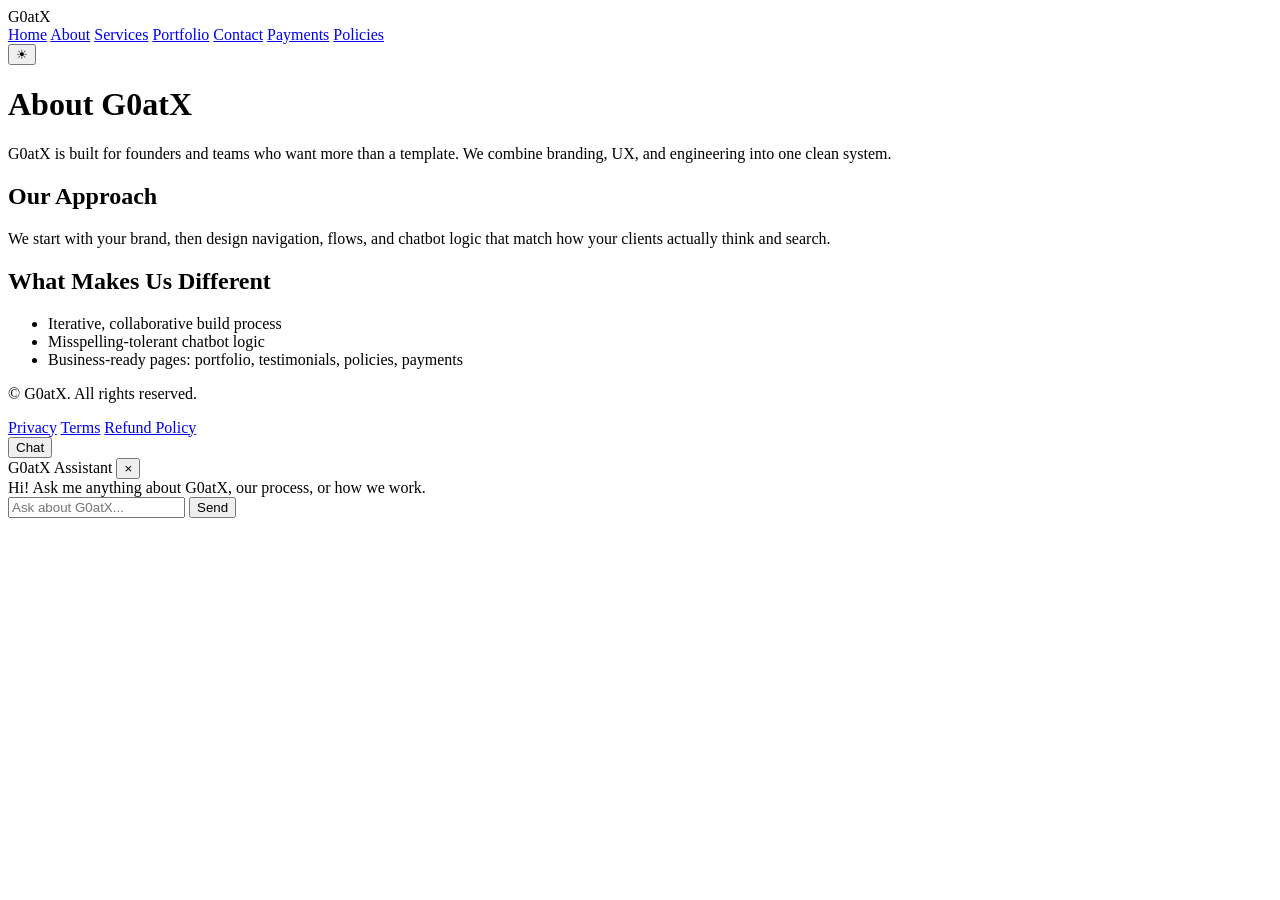
==== about.html @ cd123384 "Create about.html" ====
<!DOCTYPE html>
<html lang="en" data-theme="dark">
<head>
  <meta charset="UTF-8" />
  <meta name="viewport" content="width=device-width, initial-scale=1.0" />
  <title>About | G0atX</title>
  <link rel="stylesheet" href="styles.css" />
  <script defer src="script.js"></script>
</head>
<body>
  <header class="site-header">
    <div class="logo">G0atX</div>
    <nav class="nav">
      <a href="index.html">Home</a>
      <a href="about.html" class="active">About</a>
      <a href="services.html">Services</a>
      <a href="portfolio.html">Portfolio</a>
      <a href="contact.html">Contact</a>
      <a href="payments.html">Payments</a>
      <a href="policies.html">Policies</a>
    </nav>
    <button id="themeToggle" class="theme-toggle">☀</button>
  </header>

  <main class="page">
    <h1>About G0atX</h1>
    <p>
      G0atX is built for founders and teams who want more than a template.
      We combine branding, UX, and engineering into one clean system.
    </p>
    <section class="grid two">
      <div>
        <h2>Our Approach</h2>
        <p>
          We start with your brand, then design navigation, flows, and chatbot logic
          that match how your clients actually think and search.
        </p>
      </div>
      <div>
        <h2>What Makes Us Different</h2>
        <ul>
          <li>Iterative, collaborative build process</li>
          <li>Misspelling‑tolerant chatbot logic</li>
          <li>Business‑ready pages: portfolio, testimonials, policies, payments</li>
        </ul>
      </div>
    </section>
  </main>

  <footer class="site-footer">
    <p>© <span id="year"></span> G0atX. All rights reserved.</p>
    <div class="footer-links">
      <a href="policies.html#privacy">Privacy</a>
      <a href="policies.html#terms">Terms</a>
      <a href="policies.html#refund">Refund Policy</a>
    </div>
  </footer>

  <!-- Chatbot -->
  <button id="chatbotToggle" class="chatbot-toggle">Chat</button>
  <div id="chatbot" class="chatbot">
    <div class="chatbot-header">
      <span>G0atX Assistant</span>
      <button id="chatbotClose" class="chatbot-close">×</button>
    </div>
    <div id="chatbotMessages" class="chatbot-messages">
      <div class="chatbot-message bot">
        Hi! Ask me anything about G0atX, our process, or how we work.
      </div>
    </div>
    <form id="chatbotForm" class="chatbot-form">
      <input
        type="text"
        id="chatbotInput"
        placeholder="Ask about G0atX..."
        autocomplete="off"
      />
      <button type="submit">Send</button>
    </form>
  </div>
</body>
</html>
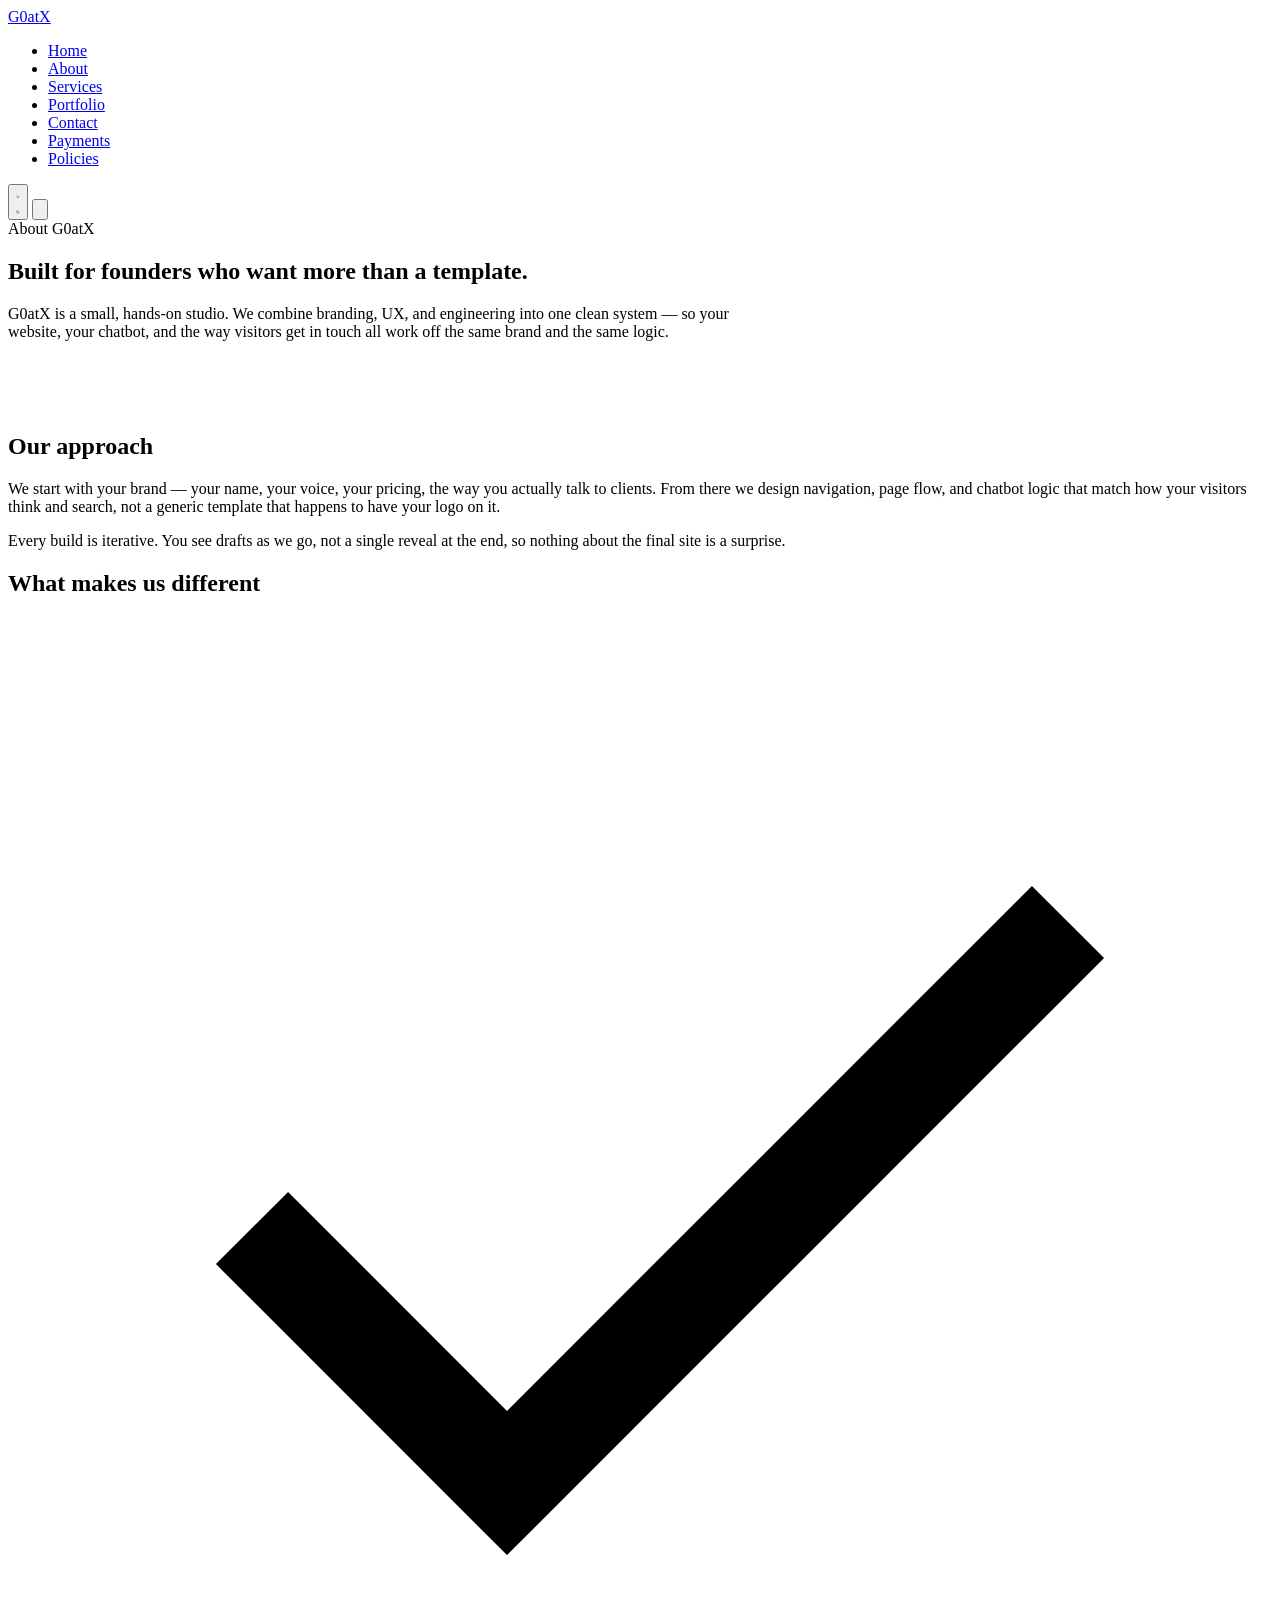
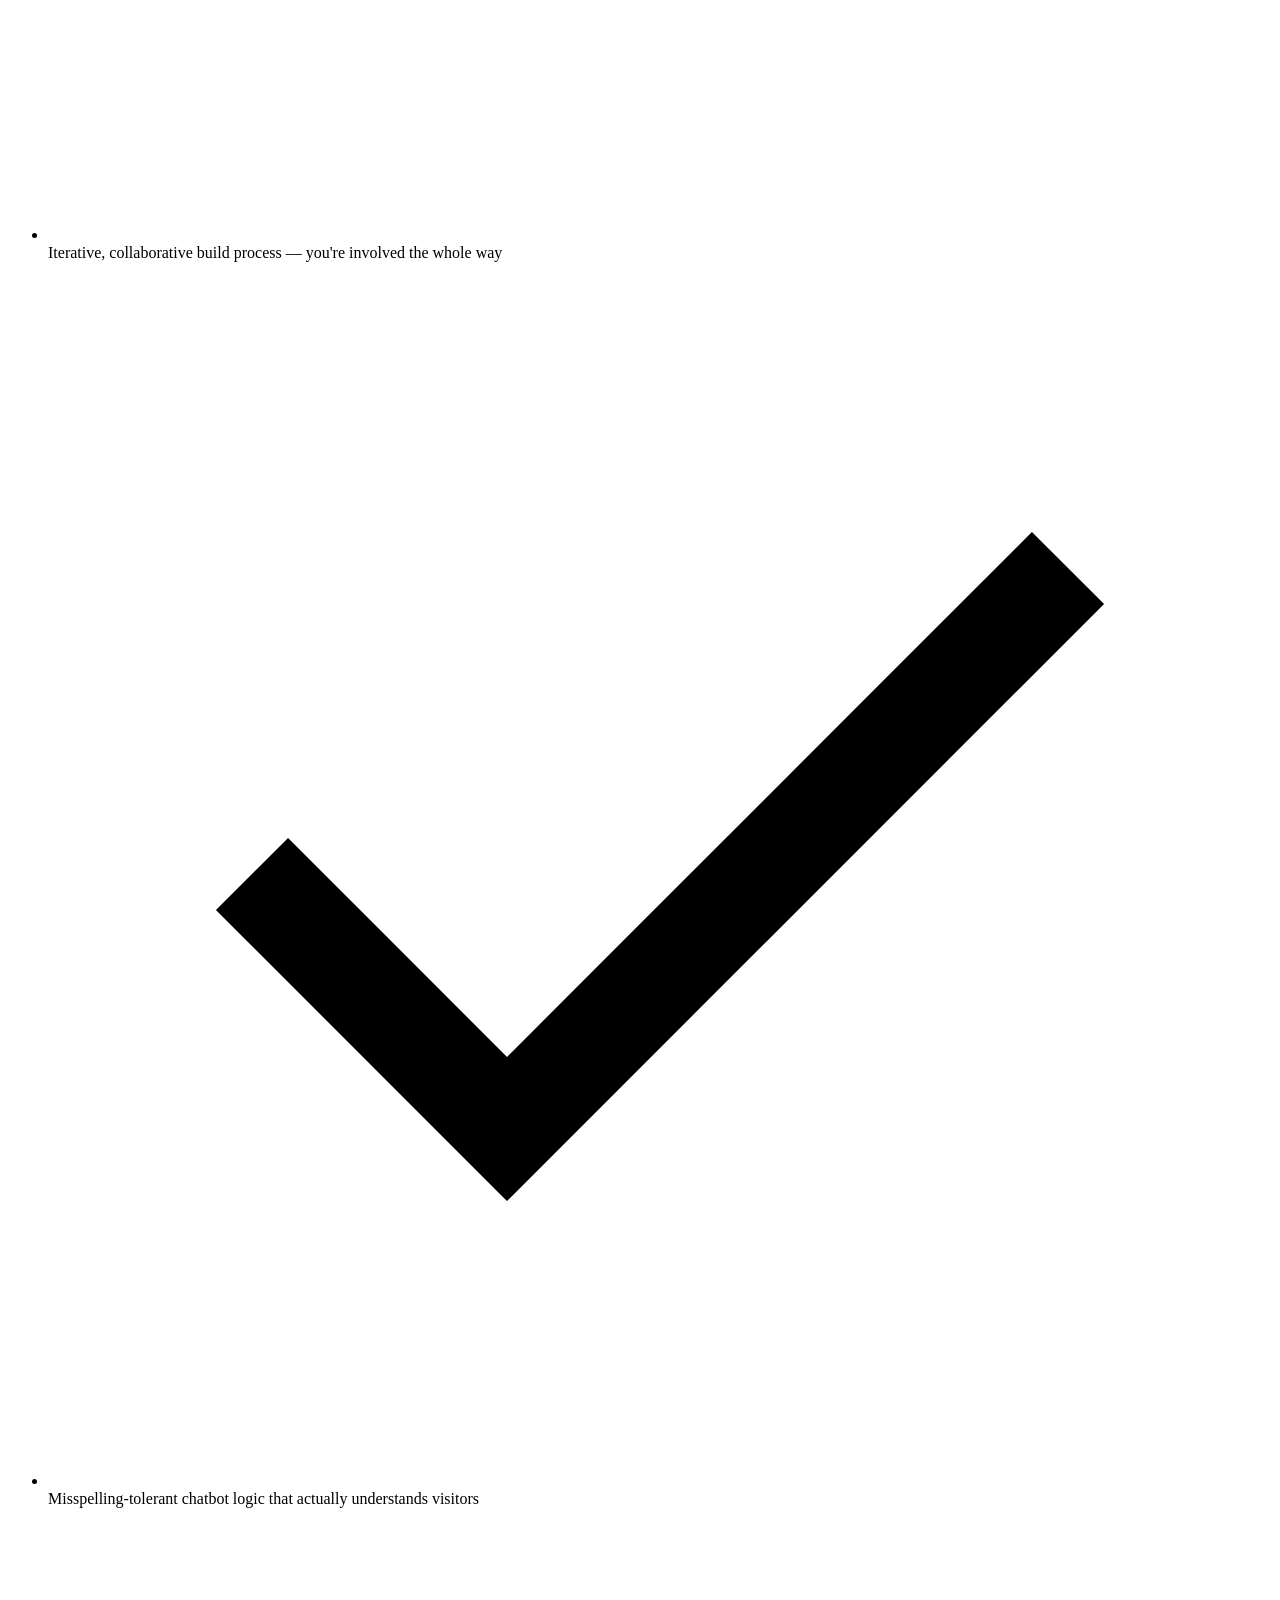
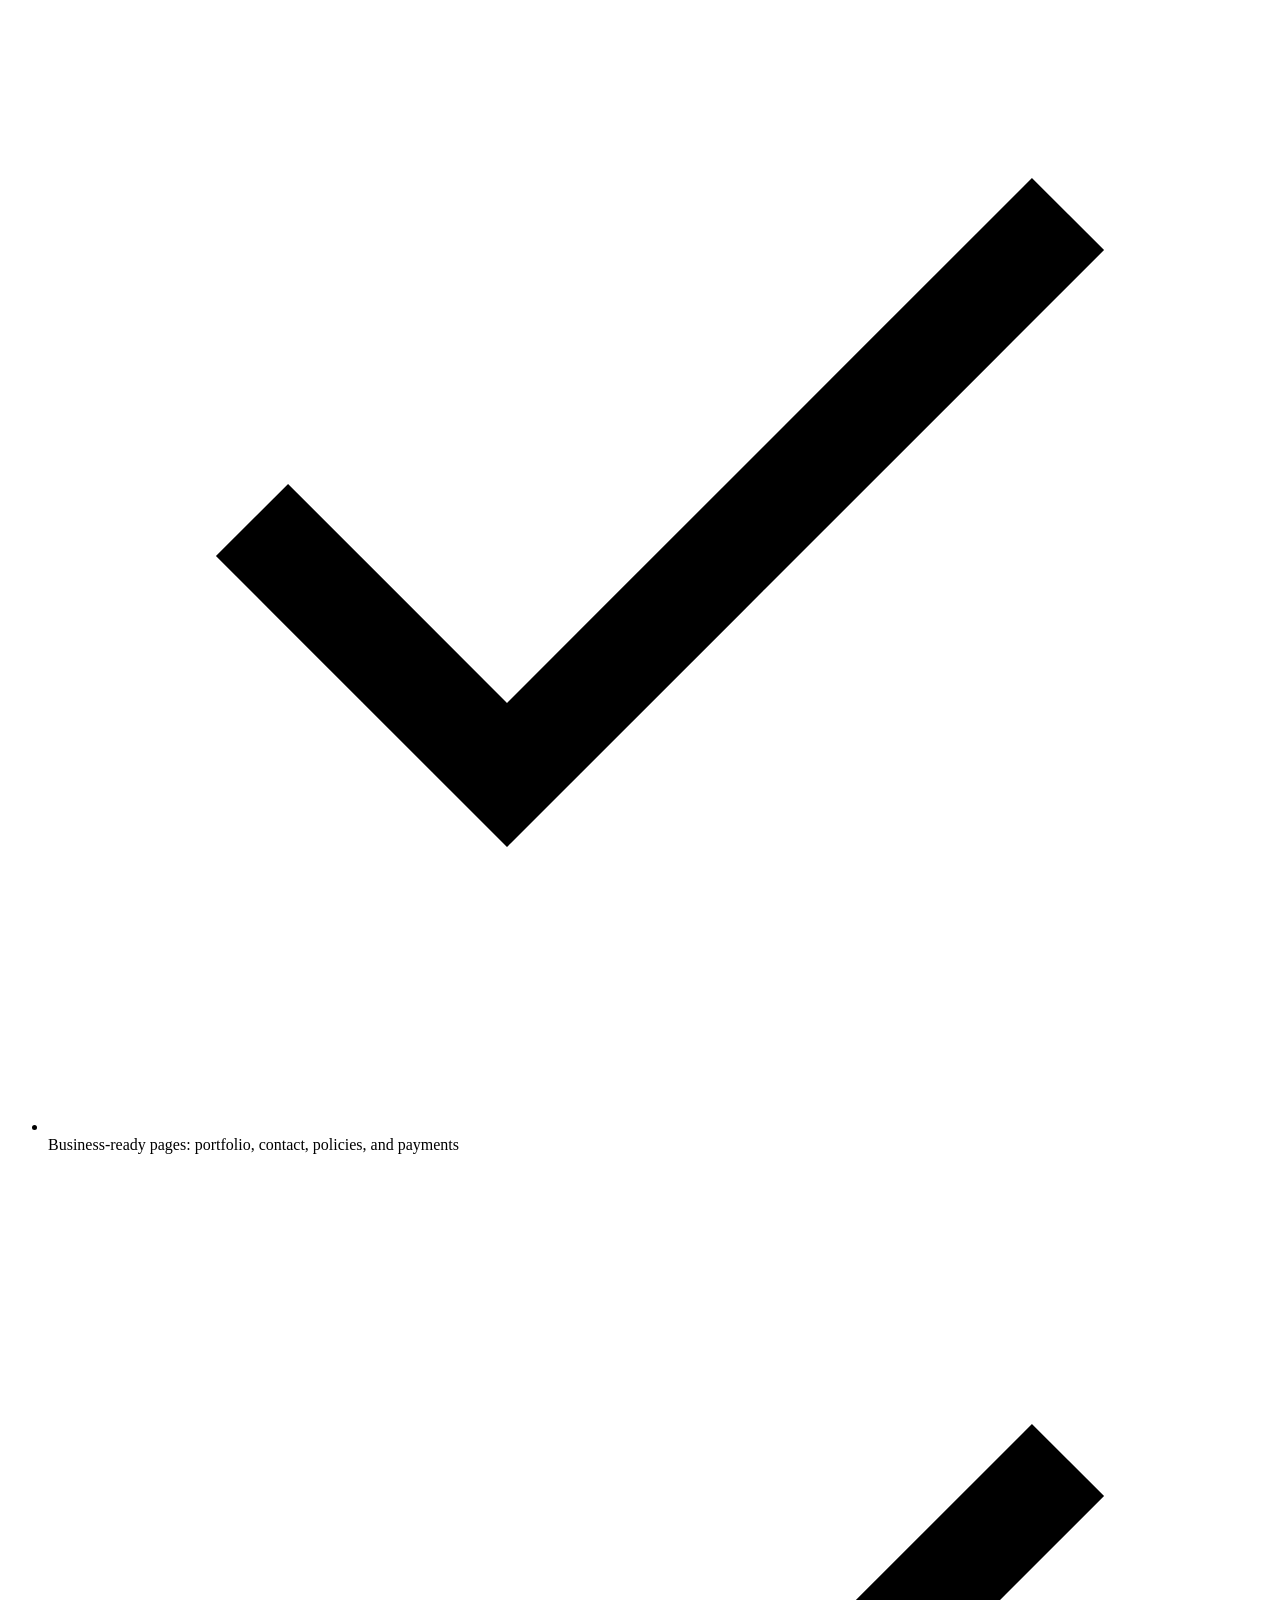
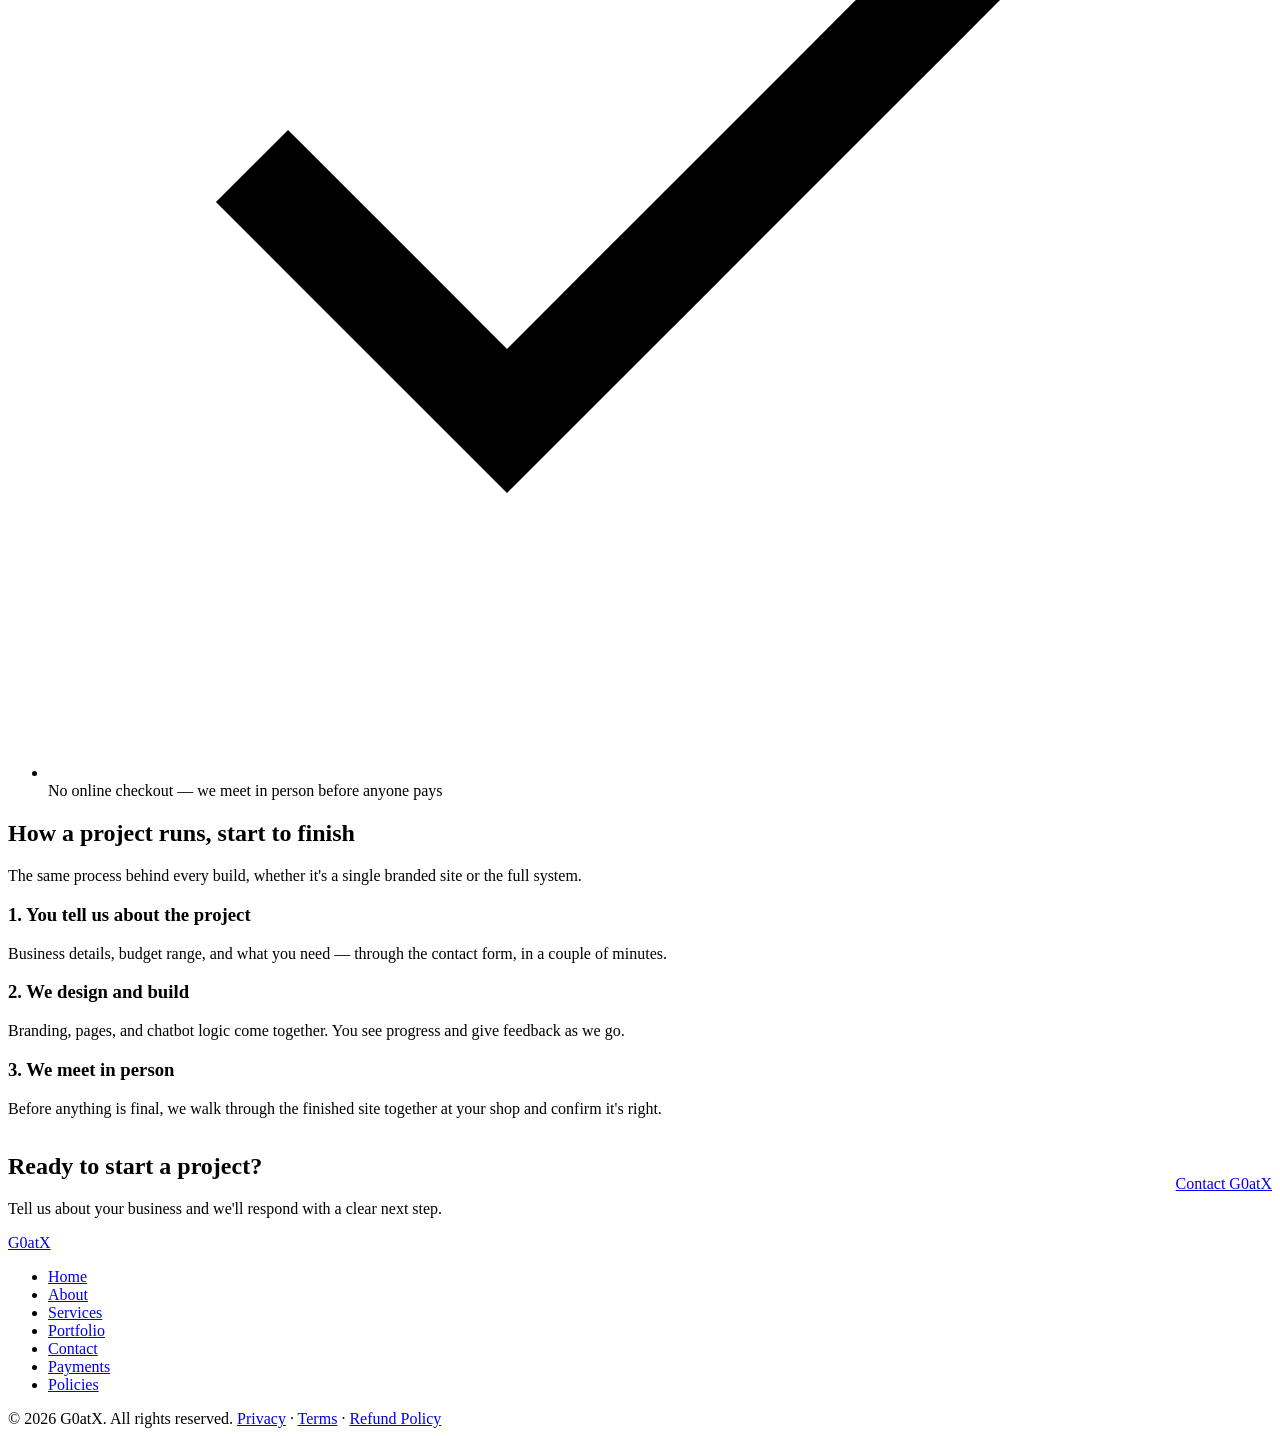
==== commit 2006a2d4: "Update about.html" ====
--- a/about.html
+++ b/about.html
@@ -1,82 +1,144 @@
 <!DOCTYPE html>
-<html lang="en" data-theme="dark">
+<html lang="en">
 <head>
-  <meta charset="UTF-8" />
-  <meta name="viewport" content="width=device-width, initial-scale=1.0" />
-  <title>About | G0atX</title>
-  <link rel="stylesheet" href="styles.css" />
-  <script defer src="script.js"></script>
+<meta charset="UTF-8" />
+<meta name="viewport" content="width=device-width, initial-scale=1.0" />
+<title>About — G0atX</title>
+<meta name="description" content="G0atX combines branding, UX, and engineering into one clean web system for founders and teams." />
+<link rel="stylesheet" href="css/style.css" />
 </head>
 <body>
-  <header class="site-header">
-    <div class="logo">G0atX</div>
-    <nav class="nav">
-      <a href="index.html">Home</a>
-      <a href="about.html" class="active">About</a>
-      <a href="services.html">Services</a>
-      <a href="portfolio.html">Portfolio</a>
-      <a href="contact.html">Contact</a>
-      <a href="payments.html">Payments</a>
-      <a href="policies.html">Policies</a>
-    </nav>
-    <button id="themeToggle" class="theme-toggle">☀</button>
-  </header>
 
-  <main class="page">
-    <h1>About G0atX</h1>
-    <p>
-      G0atX is built for founders and teams who want more than a template.
-      We combine branding, UX, and engineering into one clean system.
-    </p>
-    <section class="grid two">
+<header class="site-header">
+  <nav class="nav">
+    <a href="index.html" class="logo">G0at<span class="accent">X</span></a>
+    <ul class="nav-links" id="navLinks">
+      <li><a href="index.html">Home</a></li>
+      <li><a href="about.html" aria-current="page">About</a></li>
+      <li><a href="services.html">Services</a></li>
+      <li><a href="portfolio.html">Portfolio</a></li>
+      <li><a href="contact.html">Contact</a></li>
+      <li><a href="payments.html">Payments</a></li>
+      <li><a href="policies.html">Policies</a></li>
+    </ul>
+    <div class="nav-right">
+      <button class="theme-toggle" aria-label="Toggle light and dark mode">
+        <svg class="icon-sun" viewBox="0 0 24 24" fill="none" stroke="currentColor" stroke-width="2"><circle cx="12" cy="12" r="4"/><path d="M12 2v2M12 20v2M4.9 4.9l1.4 1.4M17.7 17.7l1.4 1.4M2 12h2M20 12h2M4.9 19.1l1.4-1.4M17.7 6.3l1.4-1.4"/></svg>
+        <svg class="icon-moon" viewBox="0 0 24 24" fill="none" stroke="currentColor" stroke-width="2"><path d="M21 12.8A9 9 0 1 1 11.2 3a7 7 0 0 0 9.8 9.8z"/></svg>
+      </button>
+      <button class="nav-toggle" aria-label="Toggle menu" aria-expanded="false">
+        <svg viewBox="0 0 24 24" fill="none" stroke="currentColor" stroke-width="2"><line x1="3" y1="6" x2="21" y2="6"/><line x1="3" y1="12" x2="21" y2="12"/><line x1="3" y1="18" x2="21" y2="18"/></svg>
+      </button>
+    </div>
+  </nav>
+</header>
+
+<main>
+  <section class="hero" style="padding-bottom:56px;">
+    <div class="hero-shape" aria-hidden="true"></div>
+    <div class="container" style="position:relative; z-index:1; max-width:760px;">
+      <span class="eyebrow-badge">About G0atX</span>
+      <h1>Built for founders who want more than a template.</h1>
+      <p class="lead">G0atX is a small, hands-on studio. We combine branding, UX, and engineering into one clean system — so your website, your chatbot, and the way visitors get in touch all work off the same brand and the same logic.</p>
+    </div>
+  </section>
+
+  <section class="section">
+    <div class="container two-col">
       <div>
-        <h2>Our Approach</h2>
-        <p>
-          We start with your brand, then design navigation, flows, and chatbot logic
-          that match how your clients actually think and search.
-        </p>
+        <div class="divider"></div>
+        <h2>Our approach</h2>
+        <p>We start with your brand — your name, your voice, your pricing, the way you actually talk to clients. From there we design navigation, page flow, and chatbot logic that match how your visitors think and search, not a generic template that happens to have your logo on it.</p>
+        <p>Every build is iterative. You see drafts as we go, not a single reveal at the end, so nothing about the final site is a surprise.</p>
       </div>
       <div>
-        <h2>What Makes Us Different</h2>
-        <ul>
-          <li>Iterative, collaborative build process</li>
-          <li>Misspelling‑tolerant chatbot logic</li>
-          <li>Business‑ready pages: portfolio, testimonials, policies, payments</li>
+        <div class="divider"></div>
+        <h2>What makes us different</h2>
+        <ul class="checklist">
+          <li>
+            <svg viewBox="0 0 24 24" fill="none" stroke="currentColor" stroke-width="2"><polyline points="20 6 9 17 4 12"/></svg>
+            <span>Iterative, collaborative build process — you're involved the whole way</span>
+          </li>
+          <li>
+            <svg viewBox="0 0 24 24" fill="none" stroke="currentColor" stroke-width="2"><polyline points="20 6 9 17 4 12"/></svg>
+            <span>Misspelling-tolerant chatbot logic that actually understands visitors</span>
+          </li>
+          <li>
+            <svg viewBox="0 0 24 24" fill="none" stroke="currentColor" stroke-width="2"><polyline points="20 6 9 17 4 12"/></svg>
+            <span>Business-ready pages: portfolio, contact, policies, and payments</span>
+          </li>
+          <li>
+            <svg viewBox="0 0 24 24" fill="none" stroke="currentColor" stroke-width="2"><polyline points="20 6 9 17 4 12"/></svg>
+            <span>No online checkout — we meet in person before anyone pays</span>
+          </li>
         </ul>
       </div>
-    </section>
-  </main>
+    </div>
+  </section>
 
-  <footer class="site-footer">
-    <p>© <span id="year"></span> G0atX. All rights reserved.</p>
-    <div class="footer-links">
-      <a href="policies.html#privacy">Privacy</a>
-      <a href="policies.html#terms">Terms</a>
-      <a href="policies.html#refund">Refund Policy</a>
-    </div>
-  </footer>
-
-  <!-- Chatbot -->
-  <button id="chatbotToggle" class="chatbot-toggle">Chat</button>
-  <div id="chatbot" class="chatbot">
-    <div class="chatbot-header">
-      <span>G0atX Assistant</span>
-      <button id="chatbotClose" class="chatbot-close">×</button>
-    </div>
-    <div id="chatbotMessages" class="chatbot-messages">
-      <div class="chatbot-message bot">
-        Hi! Ask me anything about G0atX, our process, or how we work.
+  <section class="section section-alt">
+    <div class="container">
+      <div class="section-head">
+        <div class="divider"></div>
+        <h2>How a project runs, start to finish</h2>
+        <p>The same process behind every build, whether it's a single branded site or the full system.</p>
+      </div>
+      <div class="services-grid">
+        <div class="service-card">
+          <h3>1. You tell us about the project</h3>
+          <p>Business details, budget range, and what you need — through the contact form, in a couple of minutes.</p>
+        </div>
+        <div class="service-card">
+          <h3>2. We design and build</h3>
+          <p>Branding, pages, and chatbot logic come together. You see progress and give feedback as we go.</p>
+        </div>
+        <div class="service-card">
+          <h3>3. We meet in person</h3>
+          <p>Before anything is final, we walk through the finished site together at your shop and confirm it's right.</p>
+        </div>
       </div>
     </div>
-    <form id="chatbotForm" class="chatbot-form">
-      <input
-        type="text"
-        id="chatbotInput"
-        placeholder="Ask about G0atX..."
-        autocomplete="off"
-      />
-      <button type="submit">Send</button>
-    </form>
+  </section>
+
+  <section class="cta-band">
+    <div class="container" style="display:flex; flex-wrap:wrap; gap:24px; align-items:center; justify-content:space-between;">
+      <div>
+        <h2>Ready to start a project?</h2>
+        <p>Tell us about your business and we'll respond with a clear next step.</p>
+      </div>
+      <div class="hero-ctas" style="margin-top:0;">
+        <a href="contact.html" class="btn btn-primary">Contact G0atX</a>
+      </div>
+    </div>
+  </section>
+</main>
+
+<footer class="site-footer">
+  <div class="container">
+    <div class="footer-top">
+      <a href="index.html" class="logo">G0at<span class="accent">X</span></a>
+      <ul class="footer-links">
+        <li><a href="index.html">Home</a></li>
+        <li><a href="about.html">About</a></li>
+        <li><a href="services.html">Services</a></li>
+        <li><a href="portfolio.html">Portfolio</a></li>
+        <li><a href="contact.html">Contact</a></li>
+        <li><a href="payments.html">Payments</a></li>
+        <li><a href="policies.html">Policies</a></li>
+      </ul>
+    </div>
+    <div class="footer-bottom">
+      <span>© 2026 G0atX. All rights reserved.</span>
+      <span>
+        <a href="policies.html#privacy">Privacy</a> ·
+        <a href="policies.html#terms">Terms</a> ·
+        <a href="policies.html#refund">Refund Policy</a>
+      </span>
+    </div>
   </div>
+</footer>
+
+<script src="js/main.js"></script>
+<script src="js/chatbot.js"></script>
 </body>
 </html>
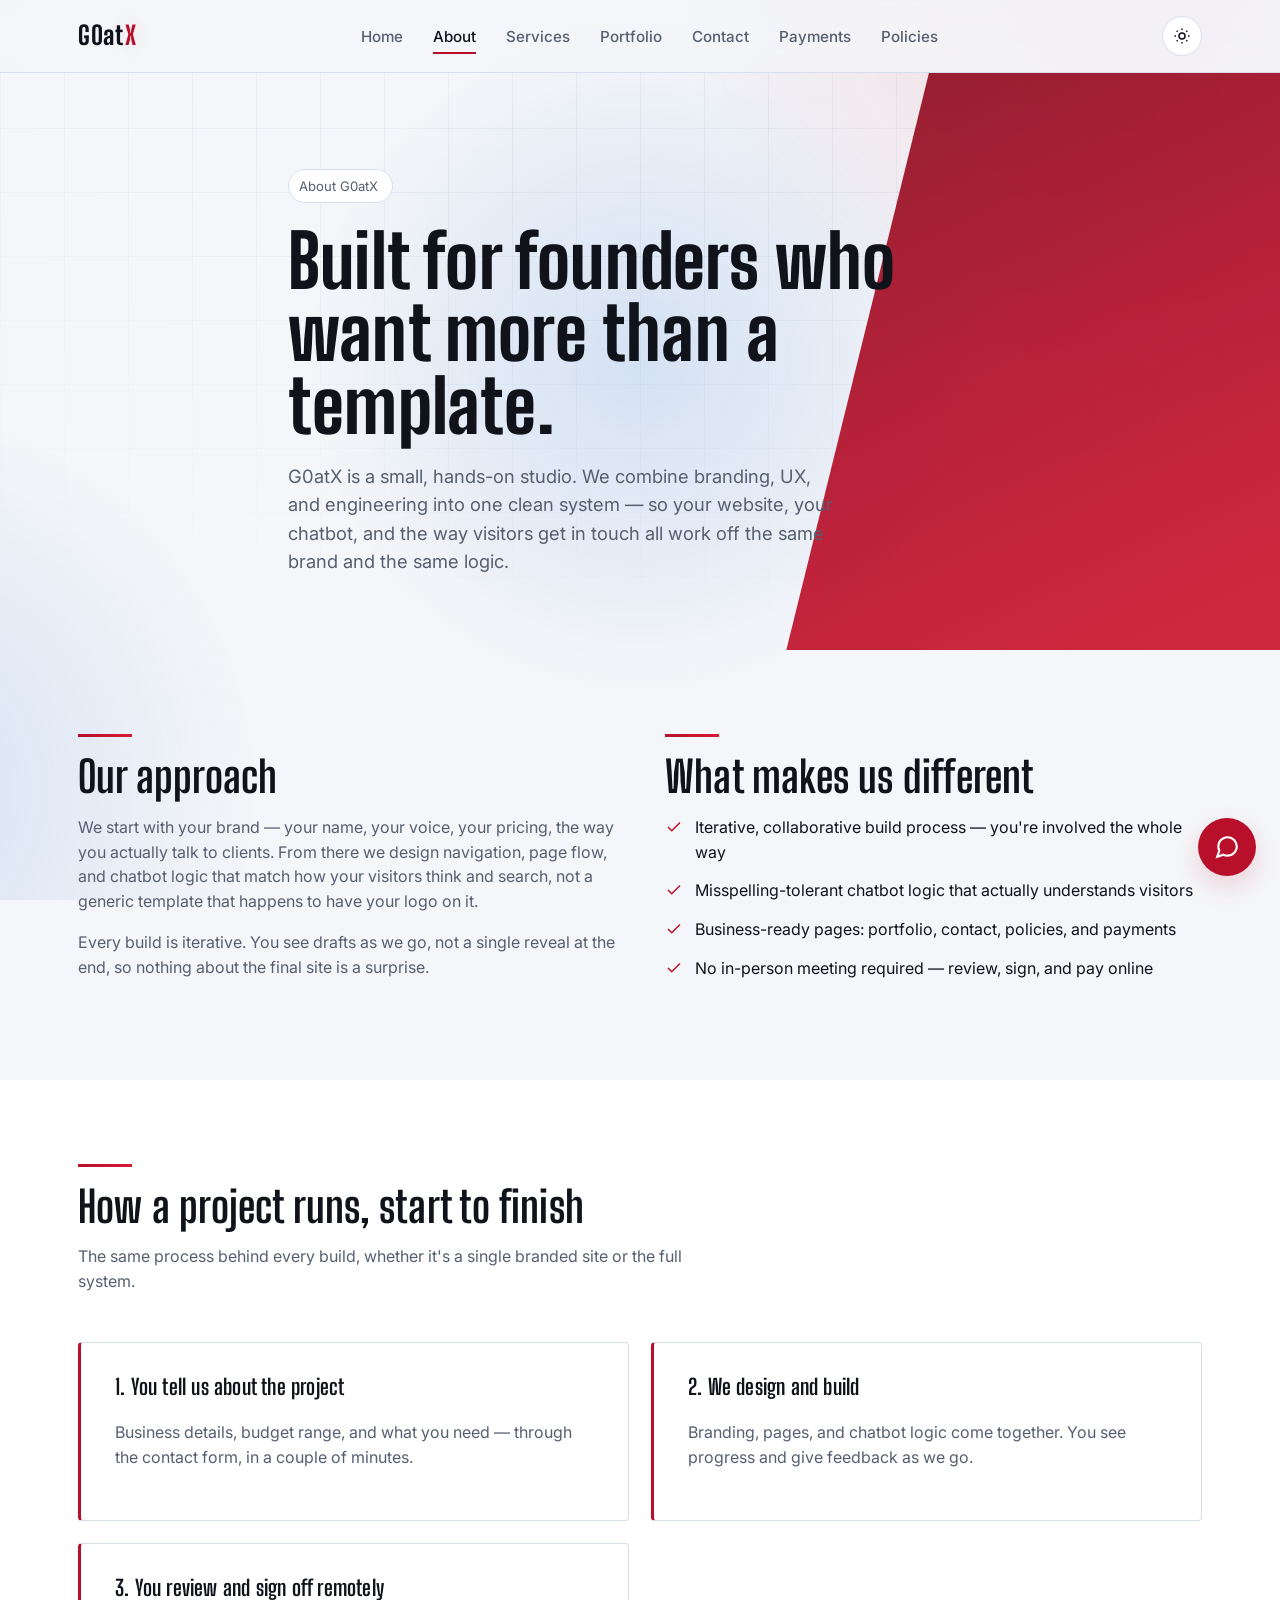
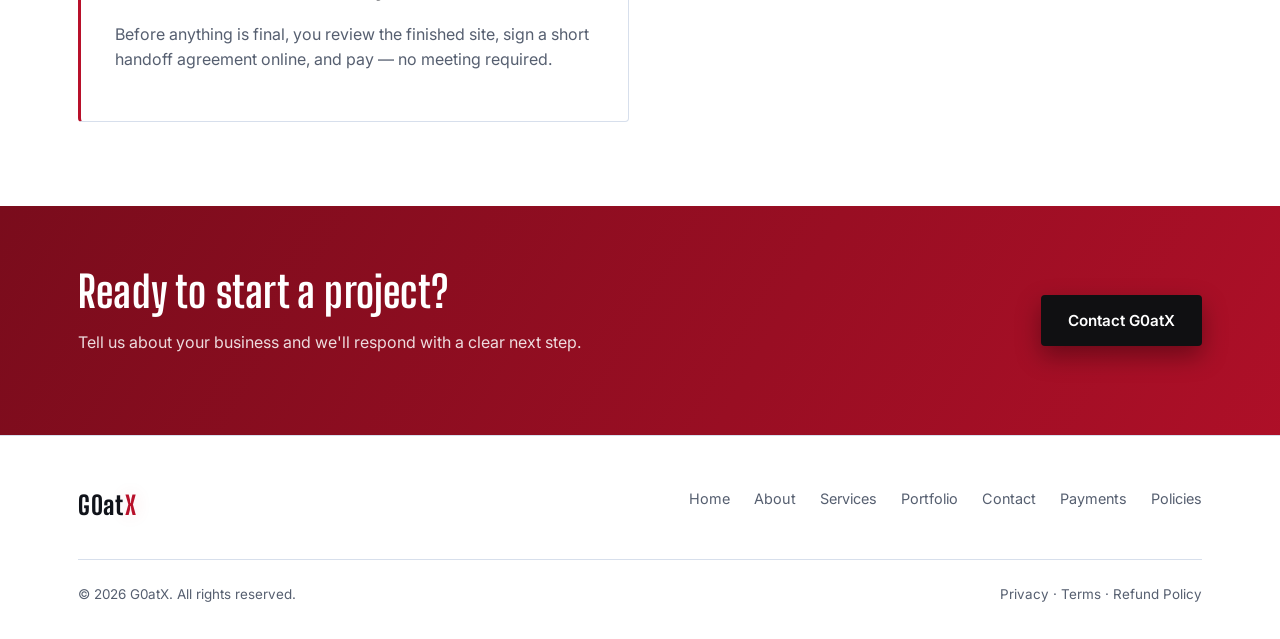
==== commit feb4754c: "Update service descriptions for online processes" ====
--- a/about.html
+++ b/about.html
@@ -69,7 +69,7 @@
           </li>
           <li>
             <svg viewBox="0 0 24 24" fill="none" stroke="currentColor" stroke-width="2"><polyline points="20 6 9 17 4 12"/></svg>
-            <span>No online checkout — we meet in person before anyone pays</span>
+            <span>No in-person meeting required — review, sign, and pay online</span>
           </li>
         </ul>
       </div>
@@ -93,8 +93,8 @@
           <p>Branding, pages, and chatbot logic come together. You see progress and give feedback as we go.</p>
         </div>
         <div class="service-card">
-          <h3>3. We meet in person</h3>
-          <p>Before anything is final, we walk through the finished site together at your shop and confirm it's right.</p>
+          <h3>3. You review and sign off remotely</h3>
+          <p>Before anything is final, you review the finished site, sign a short handoff agreement online, and pay — no meeting required.</p>
         </div>
       </div>
     </div>
@@ -138,6 +138,7 @@
   </div>
 </footer>
 
+<script src="js/config.js"></script>
 <script src="js/main.js"></script>
 <script src="js/chatbot.js"></script>
 </body>
--- a/css/style.css
+++ b/css/style.css
@@ -0,0 +1,888 @@
+/* ==========================================================================
+   G0atX — Elite, Branded Web Systems
+   Design tokens (v2 — richer background, motion, decoration)
+   ========================================================================== */
+
+@import url('https://fonts.googleapis.com/css2?family=Big+Shoulders+Display:wght@600;700;800&family=Inter:wght@400;500;600;700&display=swap');
+
+:root {
+  /* dark (default) */
+  --bg: #060608;
+  --bg-raised: #0f1116;
+  --panel: #14161c;
+  --panel-2: #191c23;
+  --border: #212636;
+  --border-strong: #2f7fd6;
+  --text: #f5f1ea;
+  --text-muted: #9ba0ac;
+  --red: #d4213f;
+  --red-deep: #6e0e1c;
+  --ember: #ff4d5e;
+  --gold: #d8a24c;
+  --blue: #2f8fef;
+  --blue-deep: #123a66;
+  --on-red: #ffffff;
+  --glow: rgba(212, 33, 63, 0.38);
+  --blue-glow: rgba(47, 143, 239, 0.35);
+  --shadow: 0 20px 44px rgba(0, 0, 0, 0.55);
+  --grid-line: rgba(120, 160, 220, 0.05);
+
+  --font-display: "Big Shoulders Display", "Arial Narrow", sans-serif;
+  --font-body: "Inter", -apple-system, BlinkMacSystemFont, "Segoe UI", sans-serif;
+
+  --maxw: 1180px;
+  --radius: 4px;
+}
+
+[data-theme="light"] {
+  --bg: #f5f6f9;
+  --bg-raised: #ffffff;
+  --panel: #ffffff;
+  --panel-2: #f0f3f8;
+  --border: #d7dfec;
+  --border-strong: #2f7fd6;
+  --text: #10131a;
+  --text-muted: #565f70;
+  --red: #b8102a;
+  --red-deep: #7a0c1c;
+  --ember: #d81b32;
+  --gold: #a97328;
+  --blue: #1f6fd6;
+  --blue-deep: #0d3b6e;
+  --on-red: #ffffff;
+  --blue-glow: rgba(31, 111, 214, 0.18);
+  --glow: rgba(184, 16, 42, 0.16);
+  --shadow: 0 14px 32px rgba(30, 20, 10, 0.1);
+  --grid-line: rgba(20, 60, 110, 0.05);
+}
+
+* { box-sizing: border-box; }
+html { scroll-behavior: smooth; }
+
+body {
+  margin: 0;
+  background: var(--bg);
+  color: var(--text);
+  font-family: var(--font-body);
+  font-size: 16px;
+  line-height: 1.55;
+  -webkit-font-smoothing: antialiased;
+  transition: background 0.25s ease, color 0.25s ease;
+  position: relative;
+  overflow-x: hidden;
+}
+
+/* Ambient background: soft glows + fine grid, sits behind everything */
+body::before {
+  content: "";
+  position: fixed;
+  inset: 0;
+  z-index: -2;
+  pointer-events: none;
+  background:
+    radial-gradient(760px circle at 88% -6%, var(--glow), transparent 60%),
+    radial-gradient(680px circle at -10% 88%, var(--blue-glow), transparent 58%),
+    radial-gradient(520px circle at 50% 40%, var(--blue-glow), transparent 65%);
+  opacity: 0.85;
+}
+body::after {
+  content: "";
+  position: fixed;
+  inset: 0;
+  z-index: -1;
+  pointer-events: none;
+  background-image:
+    linear-gradient(var(--grid-line) 1px, transparent 1px),
+    linear-gradient(90deg, var(--grid-line) 1px, transparent 1px);
+  background-size: 64px 64px;
+  mask-image: radial-gradient(ellipse 90% 70% at 50% 0%, #000 40%, transparent 100%);
+  -webkit-mask-image: radial-gradient(ellipse 90% 70% at 50% 0%, #000 40%, transparent 100%);
+}
+
+img { max-width: 100%; display: block; }
+a { color: inherit; text-decoration: none; }
+
+h1, h2, h3, h4 {
+  font-family: var(--font-display);
+  font-weight: 700;
+  line-height: 0.98;
+  margin: 0 0 0.4em;
+  letter-spacing: 0.2px;
+}
+
+h1 { font-size: clamp(2.6rem, 6vw, 4.6rem); font-weight: 800; }
+h2 { font-size: clamp(1.9rem, 3.6vw, 2.7rem); }
+h3 { font-size: 1.35rem; }
+
+.grad-text {
+  background: linear-gradient(100deg, var(--red) 10%, var(--ember) 50%, var(--gold) 100%);
+  -webkit-background-clip: text;
+  background-clip: text;
+  color: transparent;
+}
+
+p { margin: 0 0 1em; color: var(--text-muted); max-width: 62ch; }
+
+.container {
+  max-width: var(--maxw);
+  margin: 0 auto;
+  padding: 0 28px;
+  position: relative;
+}
+
+@media (prefers-reduced-motion: reduce) {
+  * { animation: none !important; transition: none !important; }
+  html { scroll-behavior: auto; }
+}
+
+a:focus-visible, button:focus-visible, input:focus-visible, textarea:focus-visible, select:focus-visible {
+  outline: 2px solid var(--blue);
+  outline-offset: 3px;
+}
+
+/* ==========================================================================
+   Motion library
+   ========================================================================== */
+
+@keyframes fadeUp {
+  from { opacity: 0; transform: translateY(22px); }
+  to   { opacity: 1; transform: translateY(0); }
+}
+@keyframes floatY {
+  0%, 100% { transform: translateY(0); }
+  50%      { transform: translateY(-10px); }
+}
+@keyframes shapeDrift {
+  0%   { transform: rotate(0deg) scale(1); }
+  50%  { transform: rotate(1.2deg) scale(1.02); }
+  100% { transform: rotate(0deg) scale(1); }
+}
+@keyframes pulseRing {
+  0%   { box-shadow: 0 0 0 0 var(--glow); }
+  70%  { box-shadow: 0 0 0 14px rgba(212, 33, 63, 0); }
+  100% { box-shadow: 0 0 0 0 rgba(212, 33, 63, 0); }
+}
+@keyframes underlineDraw {
+  from { transform: scaleX(0); }
+  to   { transform: scaleX(1); }
+}
+@keyframes spin {
+  to { transform: rotate(360deg); }
+}
+
+[data-reveal] {
+  opacity: 0;
+  transform: translateY(20px);
+  transition: opacity 0.6s ease, transform 0.6s ease;
+}
+[data-reveal].revealed {
+  opacity: 1;
+  transform: translateY(0);
+}
+
+.hero-anim > * {
+  opacity: 0;
+  animation: fadeUp 0.7s ease forwards;
+}
+.hero-anim > *:nth-child(1) { animation-delay: 0.05s; }
+.hero-anim > *:nth-child(2) { animation-delay: 0.16s; }
+.hero-anim > *:nth-child(3) { animation-delay: 0.28s; }
+.hero-anim > *:nth-child(4) { animation-delay: 0.4s; }
+.hero-anim-card { opacity: 0; animation: fadeUp 0.8s ease forwards; animation-delay: 0.3s; }
+
+/* ==========================================================================
+   Header / Nav
+   ========================================================================== */
+
+.site-header {
+  position: sticky;
+  top: 0;
+  z-index: 100;
+  background: color-mix(in srgb, var(--bg) 82%, transparent);
+  backdrop-filter: blur(12px);
+  border-bottom: 1px solid var(--border);
+}
+
+.nav {
+  display: flex;
+  align-items: center;
+  justify-content: space-between;
+  padding: 16px 28px;
+  max-width: var(--maxw);
+  margin: 0 auto;
+}
+
+.logo {
+  font-family: var(--font-display);
+  font-weight: 800;
+  font-size: 1.6rem;
+  display: flex;
+  align-items: baseline;
+  gap: 2px;
+  letter-spacing: 0.5px;
+}
+.logo .accent { color: var(--red); text-shadow: 0 0 18px var(--glow); }
+
+.nav-links {
+  display: flex;
+  align-items: center;
+  gap: 30px;
+  list-style: none;
+  margin: 0;
+  padding: 0;
+}
+
+.nav-links a {
+  font-size: 0.95rem;
+  font-weight: 500;
+  color: var(--text-muted);
+  position: relative;
+  padding: 4px 0;
+  transition: color 0.2s ease;
+}
+
+.nav-links a::after {
+  content: "";
+  position: absolute;
+  left: 0; right: 0; bottom: -4px;
+  height: 2px;
+  background: var(--red);
+  transform: scaleX(0);
+  transform-origin: left;
+  transition: transform 0.25s ease;
+}
+
+.nav-links a:hover { color: var(--text); }
+.nav-links a:hover::after { transform: scaleX(1); }
+
+.nav-links a[aria-current="page"] { color: var(--text); }
+.nav-links a[aria-current="page"]::after { transform: scaleX(1); }
+
+.nav-right {
+  display: flex;
+  align-items: center;
+  gap: 14px;
+}
+
+.theme-toggle {
+  width: 40px;
+  height: 40px;
+  border-radius: 50%;
+  border: 1px solid var(--border);
+  background: var(--panel);
+  color: var(--text);
+  display: flex;
+  align-items: center;
+  justify-content: center;
+  cursor: pointer;
+  transition: border-color 0.2s ease, transform 0.15s ease, box-shadow 0.2s ease;
+}
+.theme-toggle:hover { border-color: var(--blue); box-shadow: 0 0 0 4px var(--blue-glow); }
+.theme-toggle:active { transform: scale(0.94); }
+.theme-toggle svg { width: 18px; height: 18px; }
+[data-theme="dark"] .icon-sun,
+:root:not([data-theme="light"]) .icon-sun { display: none; }
+[data-theme="light"] .icon-moon { display: none; }
+
+.nav-toggle {
+  display: none;
+  width: 40px;
+  height: 40px;
+  border: 1px solid var(--border);
+  background: var(--panel);
+  border-radius: 50%;
+  color: var(--text);
+  cursor: pointer;
+  align-items: center;
+  justify-content: center;
+}
+
+@media (max-width: 860px) {
+  .nav-links {
+    position: fixed;
+    top: 73px;
+    left: 0; right: 0;
+    background: var(--bg-raised);
+    border-bottom: 1px solid var(--border);
+    flex-direction: column;
+    align-items: flex-start;
+    padding: 18px 28px 26px;
+    gap: 16px;
+    transform: translateY(-8px);
+    opacity: 0;
+    pointer-events: none;
+    transition: opacity 0.18s ease, transform 0.18s ease;
+  }
+  .nav-links.open { opacity: 1; transform: translateY(0); pointer-events: auto; }
+  .nav-toggle { display: flex; }
+}
+
+/* ==========================================================================
+   Buttons
+   ========================================================================== */
+
+.btn {
+  position: relative;
+  overflow: hidden;
+  display: inline-flex;
+  align-items: center;
+  gap: 8px;
+  padding: 13px 26px;
+  font-family: var(--font-body);
+  font-weight: 600;
+  font-size: 0.95rem;
+  border-radius: var(--radius);
+  border: 1px solid transparent;
+  cursor: pointer;
+  transition: transform 0.15s ease, background 0.2s ease, border-color 0.2s ease, box-shadow 0.2s ease;
+}
+.btn:hover { transform: translateY(-2px); }
+.btn:active { transform: translateY(0); }
+.btn:disabled { opacity: 0.65; cursor: default; transform: none; }
+
+.btn-primary {
+  background: var(--red);
+  color: var(--on-red);
+  box-shadow: 0 10px 24px var(--glow);
+}
+.btn-primary::before {
+  content: "";
+  position: absolute;
+  top: 0; left: -60%;
+  width: 40%; height: 100%;
+  background: linear-gradient(120deg, transparent, rgba(255,255,255,0.35), transparent);
+  transform: skewX(-20deg);
+  transition: left 0.5s ease;
+}
+.btn-primary:hover::before { left: 130%; }
+.btn-primary:hover { background: var(--ember); }
+
+.btn-outline {
+  background: transparent;
+  border-color: var(--border);
+  color: var(--text);
+}
+.btn-outline:hover { border-color: var(--blue); color: var(--blue); box-shadow: 0 0 0 4px var(--blue-glow); }
+
+.btn-block { width: 100%; justify-content: center; }
+
+/* ==========================================================================
+   Hero
+   ========================================================================== */
+
+.hero {
+  position: relative;
+  overflow: hidden;
+  padding: 96px 0 84px;
+}
+
+.hero-shape {
+  position: absolute;
+  top: -20%;
+  right: -12%;
+  width: 60%;
+  height: 140%;
+  background: linear-gradient(155deg, var(--red-deep), var(--red) 55%, var(--ember) 100%);
+  clip-path: polygon(38% 0, 100% 0, 100% 100%, 12% 100%);
+  opacity: 0.92;
+  z-index: 0;
+  animation: shapeDrift 14s ease-in-out infinite;
+}
+
+.hero-wordmark {
+  position: absolute;
+  top: -6%;
+  right: -2%;
+  font-family: var(--font-display);
+  font-weight: 800;
+  font-size: min(26vw, 320px);
+  color: var(--text);
+  opacity: 0.035;
+  z-index: 0;
+  pointer-events: none;
+  line-height: 1;
+  user-select: none;
+}
+
+.hero-inner {
+  position: relative;
+  z-index: 1;
+  display: grid;
+  grid-template-columns: 1.15fr 0.85fr;
+  gap: 40px;
+  align-items: center;
+}
+
+.eyebrow-badge {
+  display: inline-flex;
+  align-items: center;
+  gap: 8px;
+  padding: 6px 14px 6px 10px;
+  border: 1px solid var(--border);
+  border-radius: 999px;
+  font-size: 0.82rem;
+  color: var(--text-muted);
+  margin-bottom: 22px;
+  background: var(--panel);
+}
+.eyebrow-badge .dot {
+  width: 7px; height: 7px;
+  border-radius: 50%;
+  background: var(--red);
+  box-shadow: 0 0 0 3px var(--glow);
+  flex-shrink: 0;
+}
+
+.hero h1 { margin-bottom: 20px; }
+.hero .lead { font-size: 1.15rem; max-width: 46ch; color: var(--text-muted); }
+
+.hero-ctas { display: flex; gap: 14px; margin-top: 30px; flex-wrap: wrap; }
+
+.hero-card {
+  position: relative;
+  background: var(--panel);
+  border: 1px solid var(--border-strong);
+  border-radius: var(--radius);
+  padding: 30px;
+  box-shadow: var(--shadow), 0 0 0 1px var(--blue-glow);
+  animation: floatY 6s ease-in-out infinite;
+}
+.hero-card::before,
+.hero-card::after {
+  content: "";
+  position: absolute;
+  width: 22px; height: 22px;
+  border: 2px solid var(--blue);
+  opacity: 0.85;
+}
+.hero-card::before { top: -1px; left: -1px; border-right: none; border-bottom: none; }
+.hero-card::after { bottom: -1px; right: -1px; border-left: none; border-top: none; }
+
+.hero-card .stat {
+  font-family: var(--font-display);
+  font-size: 2.6rem;
+  color: var(--red);
+  line-height: 1;
+  text-shadow: 0 0 26px var(--glow);
+}
+.hero-card .stat-label { color: var(--text-muted); font-size: 0.9rem; margin-bottom: 22px; }
+.hero-card ul { list-style: none; margin: 0; padding: 0; display: grid; gap: 12px; }
+.hero-card li { display: flex; gap: 10px; align-items: flex-start; font-size: 0.94rem; }
+.hero-card li svg { flex-shrink: 0; margin-top: 3px; width: 16px; height: 16px; color: var(--red); }
+
+@media (max-width: 900px) {
+  .hero-inner { grid-template-columns: 1fr; }
+  .hero-shape { opacity: 0.35; }
+  .hero-wordmark { display: none; }
+}
+
+/* ==========================================================================
+   Sections
+   ========================================================================== */
+
+.section { padding: 84px 0; position: relative; }
+.section-alt { background: var(--bg-raised); }
+.section-head { max-width: 640px; margin-bottom: 48px; }
+.section-head p { margin: 0; }
+
+.divider {
+  width: 54px;
+  height: 3px;
+  background: linear-gradient(90deg, var(--red), var(--ember));
+  margin: 0 0 18px;
+  position: relative;
+}
+.divider::after {
+  content: "";
+  position: absolute;
+  left: 0; top: 0;
+  height: 100%;
+  width: 100%;
+  background: inherit;
+  transform: scaleX(0);
+  transform-origin: left;
+  animation: underlineDraw 0.8s ease forwards;
+  animation-delay: 0.15s;
+}
+
+/* Trust bar */
+.trust-bar {
+  display: grid;
+  grid-template-columns: repeat(4, 1fr);
+  gap: 22px;
+}
+.trust-item {
+  display: flex;
+  flex-direction: column;
+  gap: 12px;
+  padding: 22px;
+  border: 1px solid var(--border);
+  border-radius: var(--radius);
+  background: var(--panel-2);
+  transition: transform 0.2s ease, border-color 0.2s ease;
+}
+.trust-item:hover { transform: translateY(-4px); border-color: var(--red); }
+.trust-icon {
+  width: 40px; height: 40px;
+  border-radius: 50%;
+  border: 1.5px solid var(--red);
+  display: flex; align-items: center; justify-content: center;
+  color: var(--red);
+  flex-shrink: 0;
+}
+.trust-icon svg { width: 19px; height: 19px; }
+.trust-item h4 { font-family: var(--font-body); font-weight: 700; font-size: 0.98rem; margin: 0; color: var(--text); }
+.trust-item p { font-size: 0.87rem; margin: 0; }
+
+@media (max-width: 900px) {
+  .trust-bar { grid-template-columns: repeat(2, 1fr); }
+}
+@media (max-width: 560px) {
+  .trust-bar { grid-template-columns: 1fr; }
+}
+
+/* Services — asymmetric grid */
+.services-grid {
+  display: grid;
+  grid-template-columns: repeat(6, 1fr);
+  gap: 22px;
+}
+
+.service-card {
+  grid-column: span 3;
+  position: relative;
+  background: var(--panel);
+  border: 1px solid var(--border);
+  border-left: 3px solid var(--red);
+  border-radius: var(--radius);
+  padding: 34px;
+  display: flex;
+  flex-direction: column;
+  gap: 14px;
+  transition: transform 0.25s ease, box-shadow 0.25s ease, border-color 0.25s ease;
+}
+.service-card:hover {
+  transform: translateY(-6px);
+  box-shadow: var(--shadow), 0 0 0 1px var(--blue-glow);
+  border-color: var(--border-strong);
+}
+
+.service-card.featured {
+  grid-column: span 6;
+  display: grid;
+  grid-template-columns: 1.3fr 1fr;
+  gap: 30px;
+  align-items: center;
+  padding: 42px;
+  background:
+    linear-gradient(var(--panel), var(--panel)) padding-box,
+    linear-gradient(120deg, var(--red), var(--gold), var(--red)) border-box;
+  border: 1px solid transparent;
+  background-size: 100% 100%, 220% 220%;
+}
+.service-card.featured:hover { background-position: 0 0, 100% 100%; transition: background-position 1.2s ease; }
+
+.service-price {
+  font-family: var(--font-display);
+  font-size: 2.1rem;
+  color: var(--red);
+}
+.service-price small {
+  font-family: var(--font-body);
+  font-size: 0.85rem;
+  color: var(--text-muted);
+  font-weight: 500;
+}
+.service-card .btn { align-self: flex-start; margin-top: auto; }
+
+@media (max-width: 780px) {
+  .services-grid { grid-template-columns: 1fr; }
+  .service-card, .service-card.featured { grid-column: span 1; grid-template-columns: 1fr; }
+}
+
+/* Portfolio rows */
+.portfolio-list { display: flex; flex-direction: column; border-top: 1px solid var(--border); }
+
+.portfolio-row {
+  display: grid;
+  grid-template-columns: 1.1fr 1.4fr 0.6fr;
+  gap: 24px;
+  align-items: center;
+  padding: 34px 0;
+  border-bottom: 1px solid var(--border);
+  transition: padding-left 0.25s ease, background 0.25s ease;
+}
+.portfolio-row:hover { padding-left: 14px; background: var(--panel-2); }
+.portfolio-row h3 { margin-bottom: 8px; }
+.portfolio-tag {
+  justify-self: start;
+  font-size: 0.82rem;
+  color: var(--red);
+  border: 1px solid var(--red);
+  padding: 5px 12px;
+  border-radius: 999px;
+}
+
+@media (max-width: 780px) {
+  .portfolio-row { grid-template-columns: 1fr; gap: 10px; }
+  .portfolio-row:hover { padding-left: 0; }
+  .portfolio-tag { justify-self: start; }
+}
+
+/* Approach / about columns */
+.two-col { display: grid; grid-template-columns: 1fr 1fr; gap: 50px; align-items: start; }
+@media (max-width: 780px) { .two-col { grid-template-columns: 1fr; } }
+
+.checklist { list-style: none; margin: 0; padding: 0; display: grid; gap: 14px; }
+.checklist li { display: flex; gap: 12px; align-items: flex-start; color: var(--text); }
+.checklist li svg { flex-shrink: 0; margin-top: 3px; width: 18px; height: 18px; color: var(--red); }
+
+/* CTA band */
+.cta-band {
+  position: relative;
+  overflow: hidden;
+  background: linear-gradient(120deg, var(--red-deep), var(--red) 60%, var(--ember));
+  background-size: 200% 200%;
+  animation: shapeDrift 10s ease-in-out infinite;
+  color: #fff;
+  padding: 64px 0;
+  text-align: left;
+}
+.cta-band h2 { color: #fff; }
+.cta-band p { color: rgba(255,255,255,0.85); }
+.cta-band .btn-outline { border-color: rgba(255,255,255,0.5); color: #fff; }
+.cta-band .btn-outline:hover { border-color: #fff; box-shadow: 0 0 0 4px rgba(255,255,255,0.15); }
+.cta-band .btn-primary { background: #101012; box-shadow: 0 10px 24px rgba(0,0,0,0.35); }
+.cta-band .btn-primary:hover { background: #1e1e21; }
+
+/* ==========================================================================
+   Forms
+   ========================================================================== */
+
+.form-card {
+  background: var(--panel);
+  border: 1px solid var(--border-strong);
+  border-radius: var(--radius);
+  padding: 40px;
+  box-shadow: var(--shadow), 0 0 0 1px var(--blue-glow);
+}
+
+.field { margin-bottom: 20px; }
+.field label { display: block; font-size: 0.88rem; font-weight: 600; margin-bottom: 8px; color: var(--text); }
+
+.field input,
+.field select,
+.field textarea {
+  width: 100%;
+  padding: 13px 14px;
+  background: var(--bg);
+  border: 1px solid var(--border);
+  border-radius: var(--radius);
+  color: var(--text);
+  font-family: var(--font-body);
+  font-size: 0.98rem;
+  transition: border-color 0.15s ease, box-shadow 0.15s ease;
+}
+.field input:focus, .field select:focus, .field textarea:focus {
+  border-color: var(--blue);
+  outline: none;
+  box-shadow: 0 0 0 4px var(--blue-glow);
+}
+
+.field textarea { resize: vertical; min-height: 120px; }
+.field-row { display: grid; grid-template-columns: 1fr 1fr; gap: 18px; }
+@media (max-width: 600px) { .field-row { grid-template-columns: 1fr; } }
+
+.form-note { font-size: 0.85rem; color: var(--text-muted); margin-top: 14px; }
+
+.form-success {
+  display: none;
+  background: var(--panel);
+  border: 1px solid var(--red);
+  border-radius: var(--radius);
+  padding: 30px;
+  text-align: center;
+}
+.form-success.visible { display: block; animation: fadeUp 0.4s ease; }
+.form-success h3 { color: var(--red); }
+.form-success .check-circle {
+  width: 52px; height: 52px;
+  border-radius: 50%;
+  border: 2px solid var(--red);
+  display: flex; align-items: center; justify-content: center;
+  margin: 0 auto 16px;
+  color: var(--red);
+}
+.form-success .check-circle svg { width: 24px; height: 24px; }
+
+.info-panel {
+  background: var(--panel);
+  border: 1px solid var(--border);
+  border-left: 3px solid var(--red);
+  border-radius: var(--radius);
+  padding: 30px;
+}
+.info-panel h3 { margin-bottom: 14px; }
+.info-panel ol, .info-panel ul { padding-left: 20px; color: var(--text-muted); }
+.info-panel li { margin-bottom: 10px; }
+
+.payment-methods { display: flex; flex-wrap: wrap; gap: 10px; margin-top: 18px; }
+.payment-pill {
+  border: 1px solid var(--border);
+  padding: 8px 14px;
+  border-radius: 999px;
+  font-size: 0.85rem;
+  color: var(--text);
+  background: var(--bg);
+  transition: border-color 0.2s ease, color 0.2s ease;
+}
+.payment-pill:hover { border-color: var(--red); color: var(--red); }
+
+.notice-strip {
+  border: 1px solid var(--red);
+  background: var(--glow);
+  border-radius: var(--radius);
+  padding: 18px 22px;
+  font-size: 0.94rem;
+  color: var(--text);
+  margin-bottom: 28px;
+}
+.notice-strip strong { color: var(--red); }
+
+/* Spinner for submit state */
+.spinner {
+  width: 15px; height: 15px;
+  border-radius: 50%;
+  border: 2px solid rgba(255,255,255,0.4);
+  border-top-color: #fff;
+  animation: spin 0.6s linear infinite;
+  display: inline-block;
+}
+
+/* Policies accordion */
+.accordion { border-top: 1px solid var(--border); }
+.accordion-item { border-bottom: 1px solid var(--border); }
+.accordion-trigger {
+  width: 100%;
+  text-align: left;
+  background: none;
+  border: none;
+  color: var(--text);
+  font-family: var(--font-display);
+  font-size: 1.3rem;
+  padding: 24px 0;
+  display: flex;
+  align-items: center;
+  justify-content: space-between;
+  cursor: pointer;
+}
+.accordion-trigger .plus { color: var(--red); font-size: 1.6rem; transition: transform 0.2s ease; line-height: 1; }
+.accordion-item.open .plus { transform: rotate(45deg); }
+.accordion-panel { max-height: 0; overflow: hidden; transition: max-height 0.25s ease; }
+.accordion-panel-inner { padding-bottom: 26px; }
+.accordion-panel-inner p { max-width: 72ch; }
+
+/* ==========================================================================
+   Footer
+   ========================================================================== */
+
+.site-footer { border-top: 1px solid var(--border); padding: 50px 0 34px; background: var(--bg-raised); }
+.footer-top { display: flex; justify-content: space-between; gap: 30px; flex-wrap: wrap; margin-bottom: 34px; }
+.footer-links { display: flex; gap: 24px; flex-wrap: wrap; list-style: none; padding: 0; margin: 0; }
+.footer-links a { color: var(--text-muted); font-size: 0.9rem; transition: color 0.2s ease; }
+.footer-links a:hover { color: var(--red); }
+.footer-bottom {
+  display: flex; justify-content: space-between; flex-wrap: wrap; gap: 10px;
+  padding-top: 24px; border-top: 1px solid var(--border);
+  color: var(--text-muted); font-size: 0.84rem;
+}
+.footer-bottom a { color: var(--text-muted); transition: color 0.2s ease; }
+.footer-bottom a:hover { color: var(--red); }
+
+/* ==========================================================================
+   Chatbot widget
+   ========================================================================== */
+
+.chat-launcher {
+  position: fixed;
+  bottom: 24px;
+  right: 24px;
+  z-index: 200;
+  width: 58px;
+  height: 58px;
+  border-radius: 50%;
+  background: var(--red);
+  color: #fff;
+  border: none;
+  cursor: pointer;
+  display: flex;
+  align-items: center;
+  justify-content: center;
+  box-shadow: 0 10px 26px var(--glow);
+  transition: transform 0.15s ease, background 0.2s ease;
+  animation: pulseRing 2.6s ease-out infinite;
+}
+.chat-launcher:hover { transform: scale(1.06); background: var(--ember); }
+.chat-launcher svg { width: 26px; height: 26px; }
+
+.chat-window {
+  position: fixed;
+  bottom: 92px;
+  right: 24px;
+  z-index: 200;
+  width: 340px;
+  max-width: calc(100vw - 40px);
+  max-height: 480px;
+  background: var(--panel);
+  border: 1px solid var(--border-strong);
+  border-radius: 12px;
+  box-shadow: var(--shadow), 0 0 0 1px var(--blue-glow);
+  display: none;
+  flex-direction: column;
+  overflow: hidden;
+}
+.chat-window.open { display: flex; animation: fadeUp 0.25s ease; }
+
+.chat-head {
+  background: linear-gradient(120deg, var(--red-deep), var(--red));
+  color: #fff;
+  padding: 16px 18px;
+  display: flex;
+  align-items: center;
+  justify-content: space-between;
+}
+.chat-head strong { font-family: var(--font-display); font-size: 1.1rem; }
+.chat-head span { display: block; font-size: 0.76rem; color: rgba(255,255,255,0.85); }
+.chat-close { background: none; border: none; color: #fff; cursor: pointer; font-size: 1.2rem; line-height: 1; }
+
+.chat-body { flex: 1; overflow-y: auto; padding: 16px; display: flex; flex-direction: column; gap: 12px; background: var(--bg); }
+
+.chat-msg { max-width: 84%; padding: 10px 13px; border-radius: 12px; font-size: 0.89rem; line-height: 1.4; animation: fadeUp 0.25s ease; }
+.chat-msg.bot { background: var(--panel); border: 1px solid var(--border); align-self: flex-start; border-bottom-left-radius: 3px; }
+.chat-msg.user { background: var(--red); color: #fff; align-self: flex-end; border-bottom-right-radius: 3px; }
+.chat-msg a { color: var(--red); text-decoration: underline; }
+.chat-msg.user a { color: #fff; }
+
+.chat-suggestions { display: flex; flex-wrap: wrap; gap: 6px; padding: 0 16px 12px; background: var(--bg); }
+.chat-suggestion-btn {
+  font-size: 0.78rem; padding: 6px 10px; border-radius: 999px;
+  border: 1px solid var(--border); background: var(--panel); color: var(--text-muted); cursor: pointer;
+  transition: border-color 0.2s ease, color 0.2s ease;
+}
+.chat-suggestion-btn:hover { border-color: var(--red); color: var(--red); }
+
+.chat-input-row { display: flex; border-top: 1px solid var(--border); background: var(--panel); }
+.chat-input-row input { flex: 1; border: none; background: transparent; padding: 14px; color: var(--text); font-family: var(--font-body); font-size: 0.92rem; }
+.chat-input-row input:focus { outline: none; }
+.chat-send { border: none; background: none; color: var(--red); padding: 0 16px; cursor: pointer; display: flex; align-items: center; }
+.chat-send svg { width: 20px; height: 20px; }
+
+@media (max-width: 480px) {
+  .chat-window { right: 16px; left: 16px; width: auto; bottom: 84px; }
+  .chat-launcher { right: 16px; bottom: 16px; }
+}
+
+/* Utility */
+.text-center { text-align: center; }
+.mt-0 { margin-top: 0; }
+.small { font-size: 0.85rem; color: var(--text-muted); }
